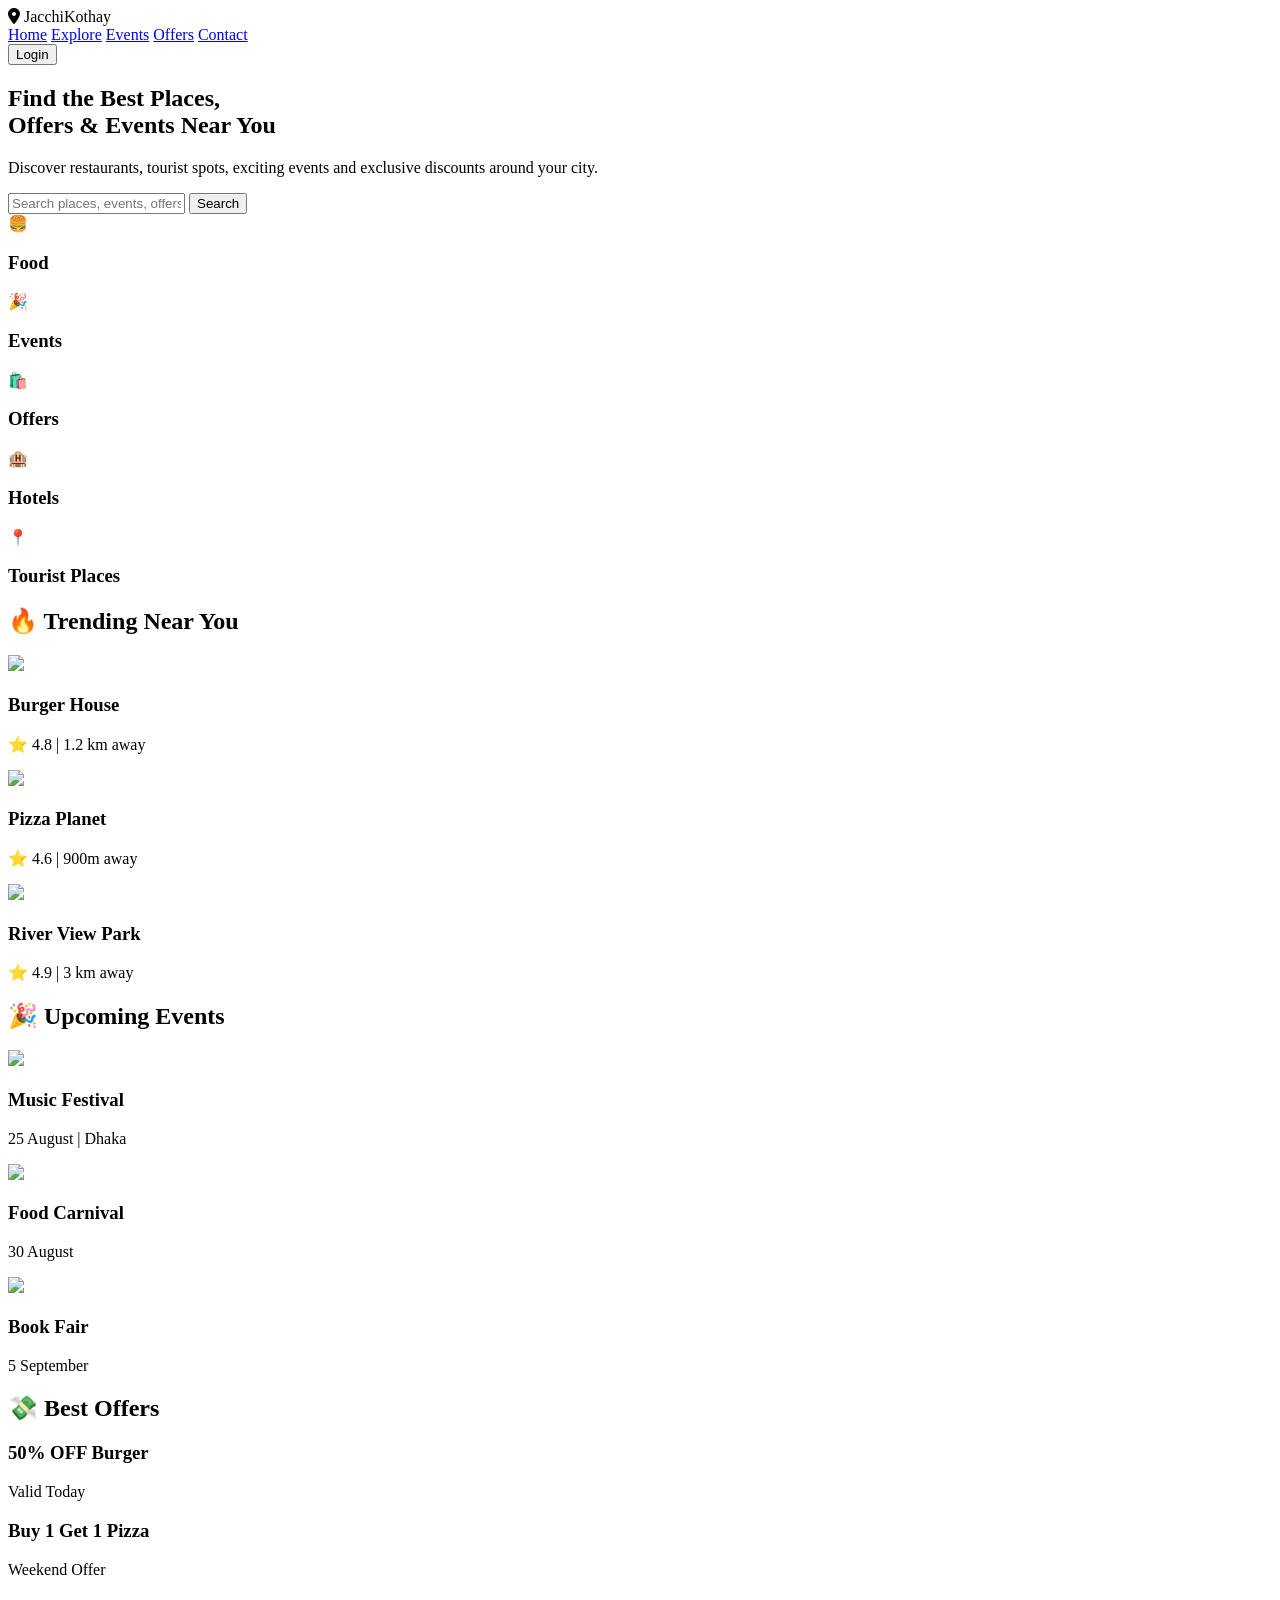
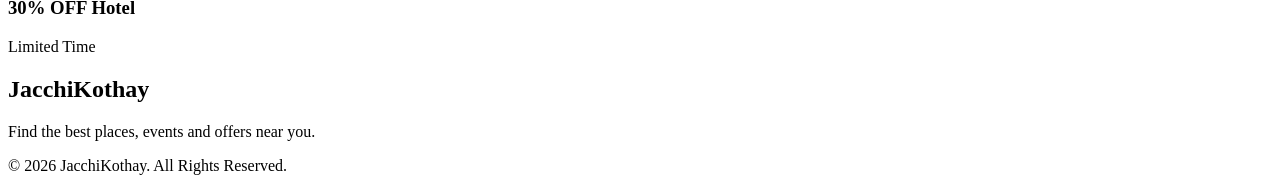
==== index.html @ 6539b6a0 "Day 1: Initial Phase" ====
<!DOCTYPE html>
<html lang="en">
<head>
    <meta charset="UTF-8">
    <meta name="viewport" content="width=device-width, initial-scale=1.0">
    <title>JacchiKothay - Find Places, Events & Offers</title>

    <link rel="stylesheet" href="style.css">

    <!-- Google Font -->
    <link href="https://fonts.googleapis.com/css2?family=Poppins:wght@300;400;500;600;700&display=swap" rel="stylesheet">

    <!-- Font Awesome -->
    <link rel="stylesheet"
    href="https://cdnjs.cloudflare.com/ajax/libs/font-awesome/6.6.0/css/all.min.css">
</head>

<body>


<header>

<div class="logo">
<i class="fa-solid fa-location-dot"></i>
<span>JacchiKothay</span>
</div>

<nav>

<a href="#">Home</a>
<a href="#">Explore</a>
<a href="#">Events</a>
<a href="#">Offers</a>
<a href="#">Contact</a>

</nav>

<button class="login-btn">
Login
</button>

</header>



<section class="hero">

<div class="overlay">

<h1>
Find the Best Places,<br>
Offers & Events Near You
</h1>

<p>
Discover restaurants, tourist spots, exciting events and exclusive discounts around your city.
</p>

<div class="search-box">

<input
type="text"
placeholder="Search places, events, offers...">

<button>
Search
</button>

</div>

</div>

</section>





<section class="categories">

<div class="card">
🍔
<h3>Food</h3>
</div>

<div class="card">
🎉
<h3>Events</h3>
</div>

<div class="card">
🛍️
<h3>Offers</h3>
</div>

<div class="card">
🏨
<h3>Hotels</h3>
</div>

<div class="card">
📍
<h3>Tourist Places</h3>
</div>

</section>



<section class="section">

<h2>🔥 Trending Near You</h2>

<div class="grid">

<div class="place">

<img src="23cb7619-9354-4d7f-b1f1-5e3568e7f39f (1).jpeg">

<div class="content">

<h3>Burger House</h3>

<p>⭐ 4.8 | 1.2 km away</p>

</div>

</div>


<div class="place">

<img src="b347580f-4454-48ef-a4d4-b5d7acf689bc.jpeg">

<div class="content">

<h3>Pizza Planet</h3>

<p>⭐ 4.6 | 900m away</p>

</div>

</div>


<div class="place">

<img src="WhatsApp Image 2026-08-04 at 1.06.32 PM (1).jpeg">

<div class="content">

<h3>River View Park</h3>

<p>⭐ 4.9 | 3 km away</p>

</div>

</div>

</div>

</section>



<!-- ================= EVENTS ================= -->

<section class="section">

<h2>🎉 Upcoming Events</h2>

<div class="grid">

<div class="place">

<img src="78ff20c8-96b0-4146-8d25-f072c5345c01.jpeg">

<div class="content">

<h3>Music Festival</h3>

<p>25 August | Dhaka</p>

</div>

</div>


<div class="place">

<img src="bf587689-d38e-402b-8215-b564886b0da5 (1).jpeg">

<div class="content">

<h3>Food Carnival</h3>

<p>30 August</p>

</div>

</div>


<div class="place">

<img src="WhatsApp Image 2026-08-04 at 1.06.32 PM.jpeg">

<div class="content">

<h3>Book Fair</h3>

<p>5 September</p>

</div>

</div>

</div>

</section>


<!-- ================= OFFERS ================= -->

<section class="offers">

<h2>💸 Best Offers</h2>

<div class="offer-box">

<div class="offer">

<h3>50% OFF Burger</h3>

<p>Valid Today</p>

</div>

<div class="offer">

<h3>Buy 1 Get 1 Pizza</h3>

<p>Weekend Offer</p>

</div>

<div class="offer">

<h3>30% OFF Hotel</h3>

<p>Limited Time</p>

</div>

</div>

</section>



<!-- ================= FOOTER ================= -->

<footer>

<h2>JacchiKothay</h2>

<p>
Find the best places, events and offers near you.
</p>

<p>
© 2026 JacchiKothay. All Rights Reserved.
</p>

</footer>


<script src="script.js"></script>

</body>
</html>
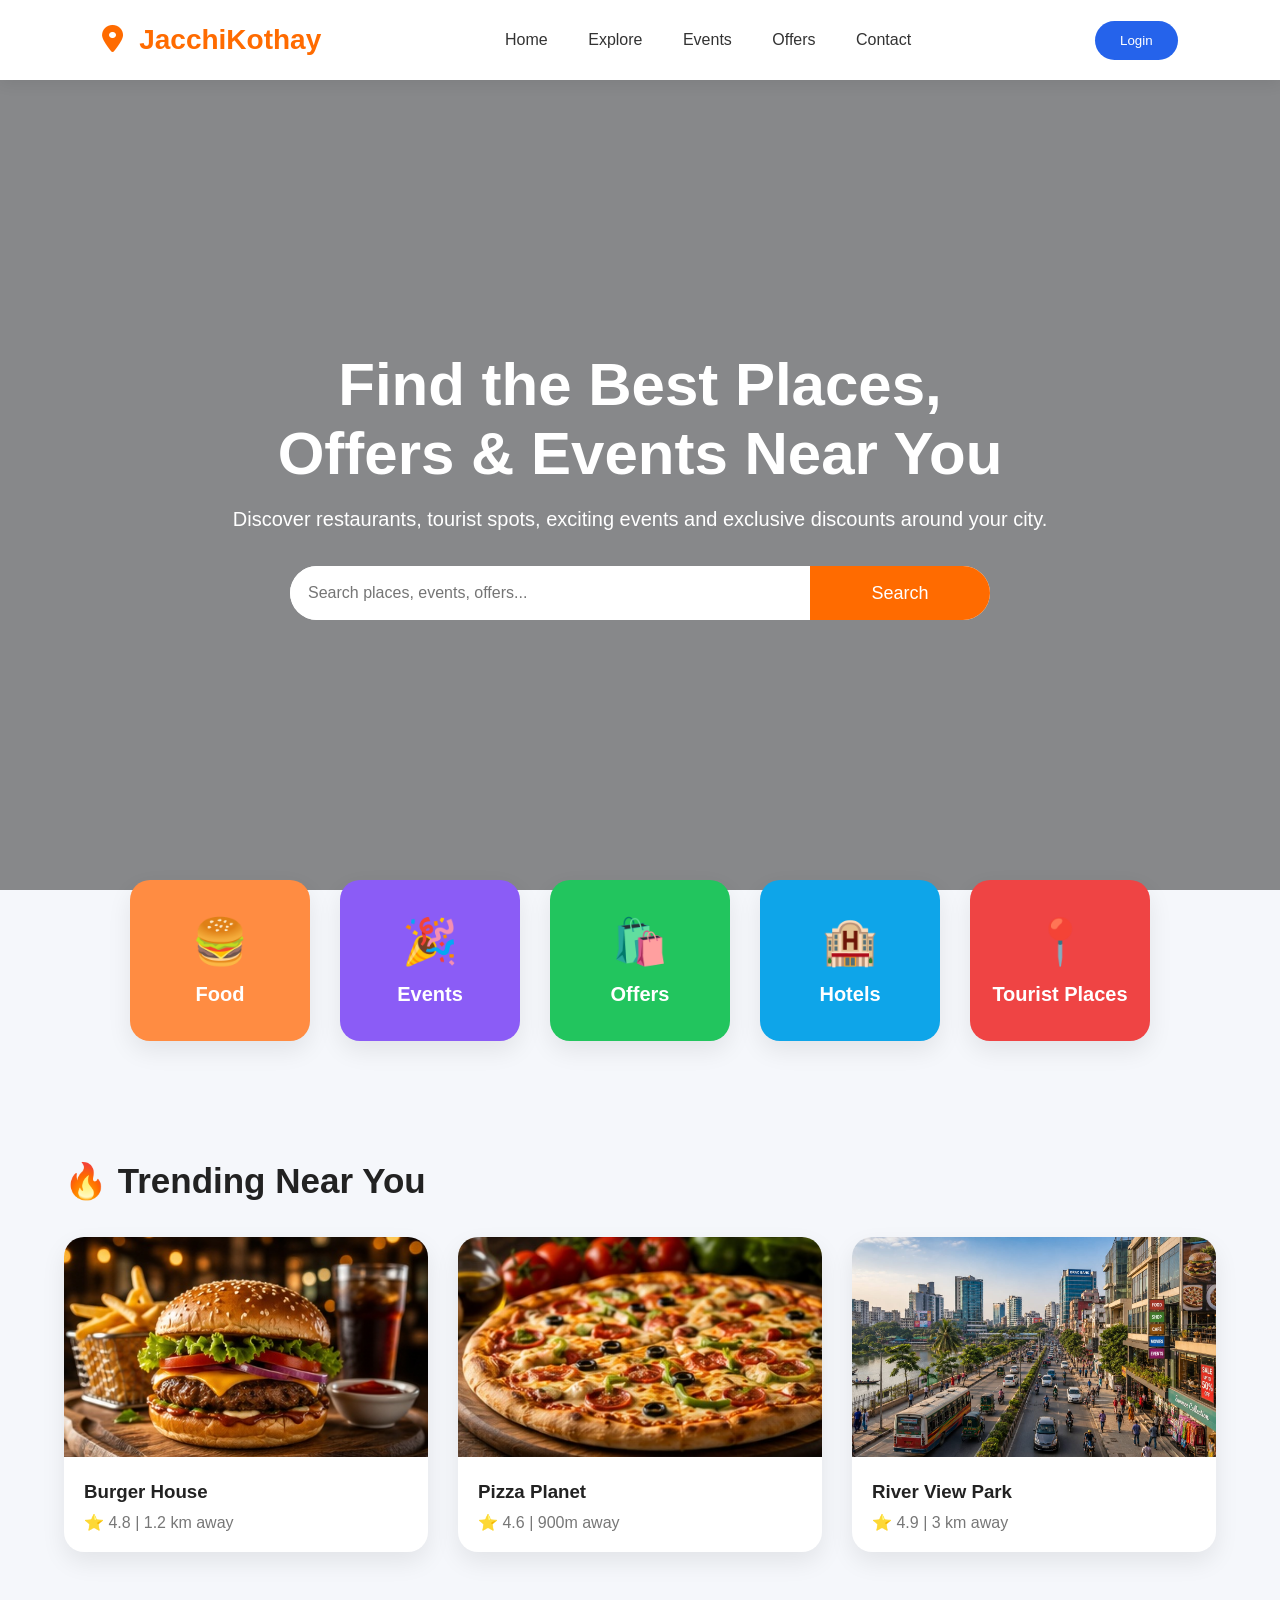
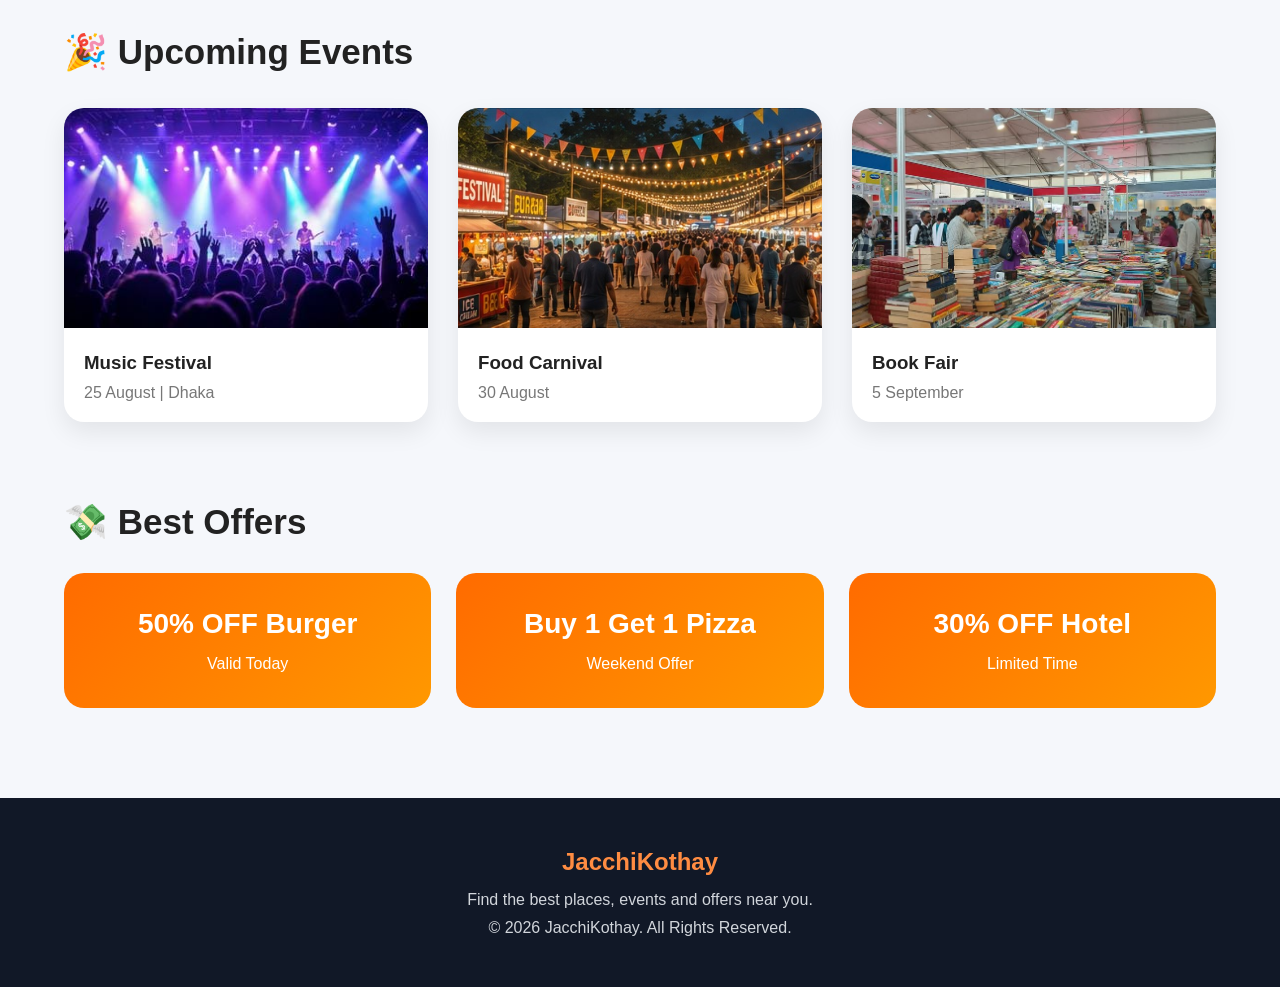
==== commit b0a8995b: "Add section IDs for smooth scrolling navigation" ====
--- a/index.html
+++ b/index.html
@@ -1,3 +1,4 @@
+
 <!DOCTYPE html>
 <html lang="en">
 <head>
@@ -6,6 +7,10 @@
     <title>JacchiKothay - Find Places, Events & Offers</title>
 
     <link rel="stylesheet" href="style.css">
+    <style>
+        html { scroll-behavior: smooth; }
+        section, footer { scroll-margin-top: 90px; }
+    </style>
 
     <!-- Google Font -->
     <link href="https://fonts.googleapis.com/css2?family=Poppins:wght@300;400;500;600;700&display=swap" rel="stylesheet">
@@ -27,11 +32,11 @@
 
 <nav>
 
-<a href="#">Home</a>
-<a href="#">Explore</a>
-<a href="#">Events</a>
-<a href="#">Offers</a>
-<a href="#">Contact</a>
+<a href="#home">Home</a>
+<a href="#explore">Explore</a>
+<a href="#events">Events</a>
+<a href="#offers">Offers</a>
+<a href="#contact">Contact</a>
 
 </nav>
 
@@ -43,7 +48,7 @@
 
 
 
-<section class="hero">
+<section class="hero" id="home">
 
 <div class="overlay">
 
@@ -76,7 +81,7 @@
 
 
 
-<section class="categories">
+<section class="categories" id="explore">
 
 <div class="card">
 🍔
@@ -107,7 +112,7 @@
 
 
 
-<section class="section">
+<section class="section" id="trending">
 
 <h2>🔥 Trending Near You</h2>
 
@@ -165,7 +170,7 @@
 
 <!-- ================= EVENTS ================= -->
 
-<section class="section">
+<section class="section" id="events">
 
 <h2>🎉 Upcoming Events</h2>
 
@@ -222,7 +227,7 @@
 
 <!-- ================= OFFERS ================= -->
 
-<section class="offers">
+<section class="offers" id="offers">
 
 <h2>💸 Best Offers</h2>
 
@@ -260,7 +265,7 @@
 
 <!-- ================= FOOTER ================= -->
 
-<footer>
+<footer id="contact">
 
 <h2>JacchiKothay</h2>
 
@@ -278,4 +283,4 @@
 <script src="script.js"></script>
 
 </body>
-</html>+</html>
--- a/style.css
+++ b/style.css
@@ -0,0 +1,332 @@
+*{
+    margin:0;
+    padding:0;
+    box-sizing:border-box;
+    font-family:'Poppins',sans-serif;
+}
+
+body{
+    background:#f5f7fb;
+    color:#222;
+}
+
+
+
+header{
+    width:100%;
+    height:80px;
+    background:#ffffff;
+    display:flex;
+    justify-content:space-between;
+    align-items:center;
+    padding:0 8%;
+    box-shadow:0 3px 15px rgba(0,0,0,.08);
+    position:sticky;
+    top:0;
+    z-index:1000;
+}
+
+.logo{
+    font-size:28px;
+    font-weight:700;
+    color:#ff6b00;
+}
+
+.logo i{
+    margin-right:8px;
+}
+
+nav a{
+    text-decoration:none;
+    color:#333;
+    margin:0 18px;
+    font-weight:500;
+    transition:.3s;
+}
+
+nav a:hover{
+    color:#ff6b00;
+}
+
+.login-btn{
+    border:none;
+    padding:12px 25px;
+    background:#2563eb;
+    color:white;
+    border-radius:30px;
+    cursor:pointer;
+    transition:.3s;
+}
+
+.login-btn:hover{
+    background:#1747b8;
+}
+
+
+
+.hero{
+    height:90vh;
+    background:
+    linear-gradient(rgba(0,0,0,.45),rgba(0,0,0,.45)),
+    url("images/hero.jpg");
+    background-size:cover;
+    background-position:center;
+    display:flex;
+    justify-content:center;
+    align-items:center;
+}
+
+.overlay{
+    text-align:center;
+    color:white;
+}
+
+.overlay h1{
+    font-size:60px;
+    margin-bottom:20px;
+    font-weight:700;
+}
+
+.overlay p{
+    font-size:20px;
+    margin-bottom:35px;
+}
+
+.search-box{
+    display:flex;
+    justify-content:center;
+    background:white;
+    border-radius:60px;
+    overflow:hidden;
+    width:700px;
+    margin:auto;
+}
+
+.search-box input{
+    flex:1;
+    padding:18px;
+    border:none;
+    outline:none;
+    font-size:16px;
+}
+
+.search-box button{
+    width:180px;
+    border:none;
+    background:#ff6b00;
+    color:white;
+    font-size:18px;
+    cursor:pointer;
+    transition:.3s;
+}
+
+.search-box button:hover{
+    background:#e95f00;
+}
+
+
+
+.categories{
+    display:flex;
+    justify-content:center;
+    gap:30px;
+    flex-wrap:wrap;
+    margin-top:-50px;
+    padding:40px;
+}
+
+.card{
+    width:180px;
+    background:white;
+    border-radius:20px;
+    text-align:center;
+    padding:35px 20px;
+    font-size:45px;
+    box-shadow:0 10px 25px rgba(0,0,0,.08);
+    transition:.35s;
+    cursor:pointer;
+}
+
+.card h3{
+    margin-top:15px;
+    font-size:20px;
+}
+
+.card:hover{
+    transform:translateY(-12px);
+}
+
+
+
+.card:nth-child(1){
+    background:#ff8c42;
+    color:white;
+}
+
+.card:nth-child(2){
+    background:#8b5cf6;
+    color:white;
+}
+
+.card:nth-child(3){
+    background:#22c55e;
+    color:white;
+}
+
+.card:nth-child(4){
+    background:#0ea5e9;
+    color:white;
+}
+
+.card:nth-child(5){
+    background:#ef4444;
+    color:white;
+}
+
+
+
+.section{
+    width:90%;
+    margin:80px auto;
+}
+
+.section h2{
+    font-size:35px;
+    margin-bottom:35px;
+}
+
+.grid{
+    display:grid;
+    grid-template-columns:repeat(auto-fit,minmax(280px,1fr));
+    gap:30px;
+}
+
+
+
+.place{
+    background:white;
+    border-radius:20px;
+    overflow:hidden;
+    box-shadow:0 10px 25px rgba(0,0,0,.08);
+    transition:.35s;
+}
+
+.place:hover{
+    transform:translateY(-12px);
+}
+
+.place img{
+    width:100%;
+    height:220px;
+    object-fit:cover;
+}
+
+.content{
+    padding:20px;
+}
+
+.content h3{
+    margin-bottom:10px;
+}
+
+.content p{
+    color:#777;
+}
+
+
+
+.offers{
+    width:90%;
+    margin:80px auto;
+}
+
+.offers h2{
+    margin-bottom:30px;
+    font-size:35px;
+}
+
+.offer-box{
+    display:grid;
+    grid-template-columns:repeat(auto-fit,minmax(260px,1fr));
+    gap:25px;
+}
+
+.offer{
+    background:linear-gradient(135deg,#ff6b00,#ff9800);
+    color:white;
+    padding:35px;
+    border-radius:20px;
+    text-align:center;
+    transition:.35s;
+}
+
+.offer:hover{
+    transform:scale(1.05);
+}
+
+.offer h3{
+    font-size:28px;
+    margin-bottom:15px;
+}
+
+
+
+footer{
+    margin-top:90px;
+    background:#111827;
+    color:white;
+    text-align:center;
+    padding:50px 20px;
+}
+
+footer h2{
+    color:#ff8c42;
+    margin-bottom:15px;
+}
+
+footer p{
+    margin-top:10px;
+    color:#d1d5db;
+}
+
+
+@media(max-width:768px){
+
+header{
+    flex-direction:column;
+    height:auto;
+    padding:20px;
+}
+
+nav{
+    margin:20px 0;
+}
+
+.overlay h1{
+    font-size:38px;
+}
+
+.overlay p{
+    font-size:17px;
+}
+
+.search-box{
+    width:95%;
+    flex-direction:column;
+    border-radius:15px;
+}
+
+.search-box button{
+    width:100%;
+    height:60px;
+}
+
+.categories{
+    margin-top:20px;
+}
+
+.card{
+    width:150px;
+}
+
+}
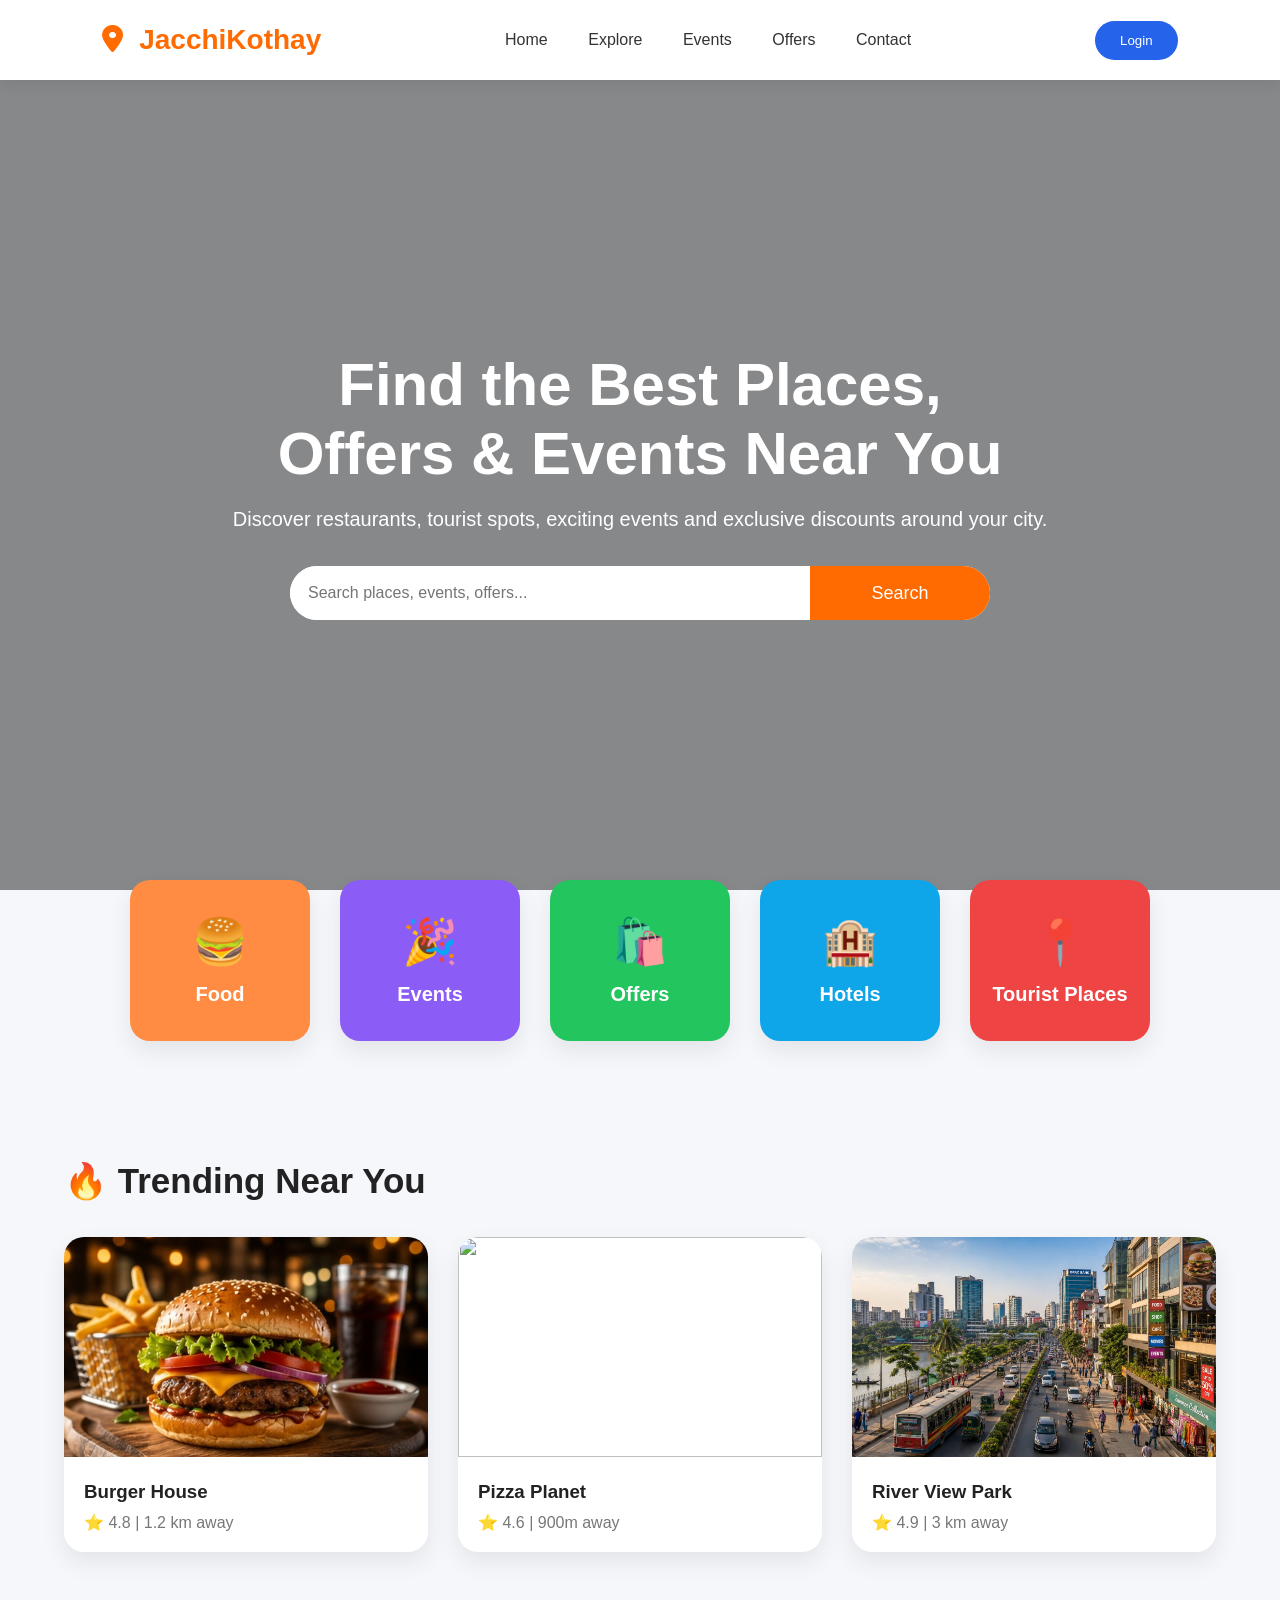
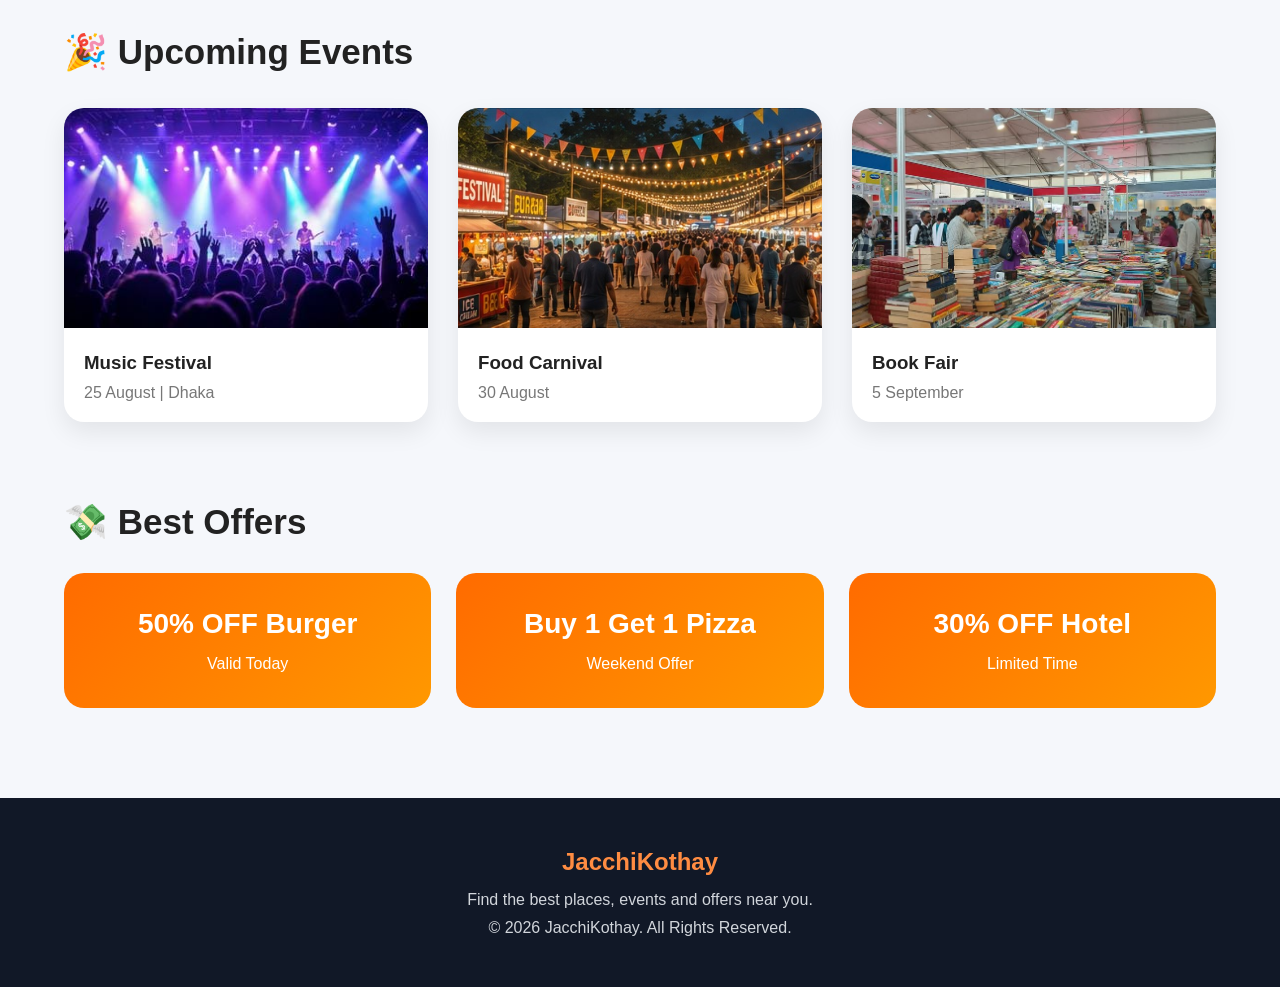
==== commit f389a4d4: "Fix image source paths in index.html Updated image source paths to include 'Assets/' prefix." ====
--- a/index.html
+++ b/index.html
@@ -1,4 +1,3 @@
-
 <!DOCTYPE html>
 <html lang="en">
 <head>
@@ -7,10 +6,6 @@
     <title>JacchiKothay - Find Places, Events & Offers</title>
 
     <link rel="stylesheet" href="style.css">
-    <style>
-        html { scroll-behavior: smooth; }
-        section, footer { scroll-margin-top: 90px; }
-    </style>
 
     <!-- Google Font -->
     <link href="https://fonts.googleapis.com/css2?family=Poppins:wght@300;400;500;600;700&display=swap" rel="stylesheet">
@@ -32,11 +27,11 @@
 
 <nav>
 
-<a href="#home">Home</a>
-<a href="#explore">Explore</a>
-<a href="#events">Events</a>
-<a href="#offers">Offers</a>
-<a href="#contact">Contact</a>
+<a href="#">Home</a>
+<a href="#">Explore</a>
+<a href="#">Events</a>
+<a href="#">Offers</a>
+<a href="#">Contact</a>
 
 </nav>
 
@@ -48,7 +43,7 @@
 
 
 
-<section class="hero" id="home">
+<section class="hero">
 
 <div class="overlay">
 
@@ -81,7 +76,7 @@
 
 
 
-<section class="categories" id="explore">
+<section class="categories">
 
 <div class="card">
 🍔
@@ -112,7 +107,7 @@
 
 
 
-<section class="section" id="trending">
+<section class="section">
 
 <h2>🔥 Trending Near You</h2>
 
@@ -120,7 +115,7 @@
 
 <div class="place">
 
-<img src="23cb7619-9354-4d7f-b1f1-5e3568e7f39f (1).jpeg">
+<img src="Assets/23cb7619-9354-4d7f-b1f1-5e3568e7f39f (1).jpeg">
 
 <div class="content">
 
@@ -135,7 +130,8 @@
 
 <div class="place">
 
-<img src="b347580f-4454-48ef-a4d4-b5d7acf689bc.jpeg">
+<img src="Assets/
+    b347580f-4454-48ef-a4d4-b5d7acf689bc.jpeg">
 
 <div class="content">
 
@@ -150,7 +146,7 @@
 
 <div class="place">
 
-<img src="WhatsApp Image 2026-08-04 at 1.06.32 PM (1).jpeg">
+<img src="Assets/WhatsApp Image 2026-08-04 at 1.06.32 PM (1).jpeg">
 
 <div class="content">
 
@@ -170,7 +166,7 @@
 
 <!-- ================= EVENTS ================= -->
 
-<section class="section" id="events">
+<section class="section">
 
 <h2>🎉 Upcoming Events</h2>
 
@@ -178,7 +174,7 @@
 
 <div class="place">
 
-<img src="78ff20c8-96b0-4146-8d25-f072c5345c01.jpeg">
+<img src="Assets/78ff20c8-96b0-4146-8d25-f072c5345c01.jpeg">
 
 <div class="content">
 
@@ -193,7 +189,7 @@
 
 <div class="place">
 
-<img src="bf587689-d38e-402b-8215-b564886b0da5 (1).jpeg">
+<img src="Assets/bf587689-d38e-402b-8215-b564886b0da5 (1).jpeg">
 
 <div class="content">
 
@@ -208,7 +204,7 @@
 
 <div class="place">
 
-<img src="WhatsApp Image 2026-08-04 at 1.06.32 PM.jpeg">
+<img src="Assets/WhatsApp Image 2026-08-04 at 1.06.32 PM.jpeg">
 
 <div class="content">
 
@@ -227,7 +223,7 @@
 
 <!-- ================= OFFERS ================= -->
 
-<section class="offers" id="offers">
+<section class="offers">
 
 <h2>💸 Best Offers</h2>
 
@@ -265,7 +261,7 @@
 
 <!-- ================= FOOTER ================= -->
 
-<footer id="contact">
+<footer>
 
 <h2>JacchiKothay</h2>
 
@@ -283,4 +279,3 @@
 <script src="script.js"></script>
 
 </body>
-</html>
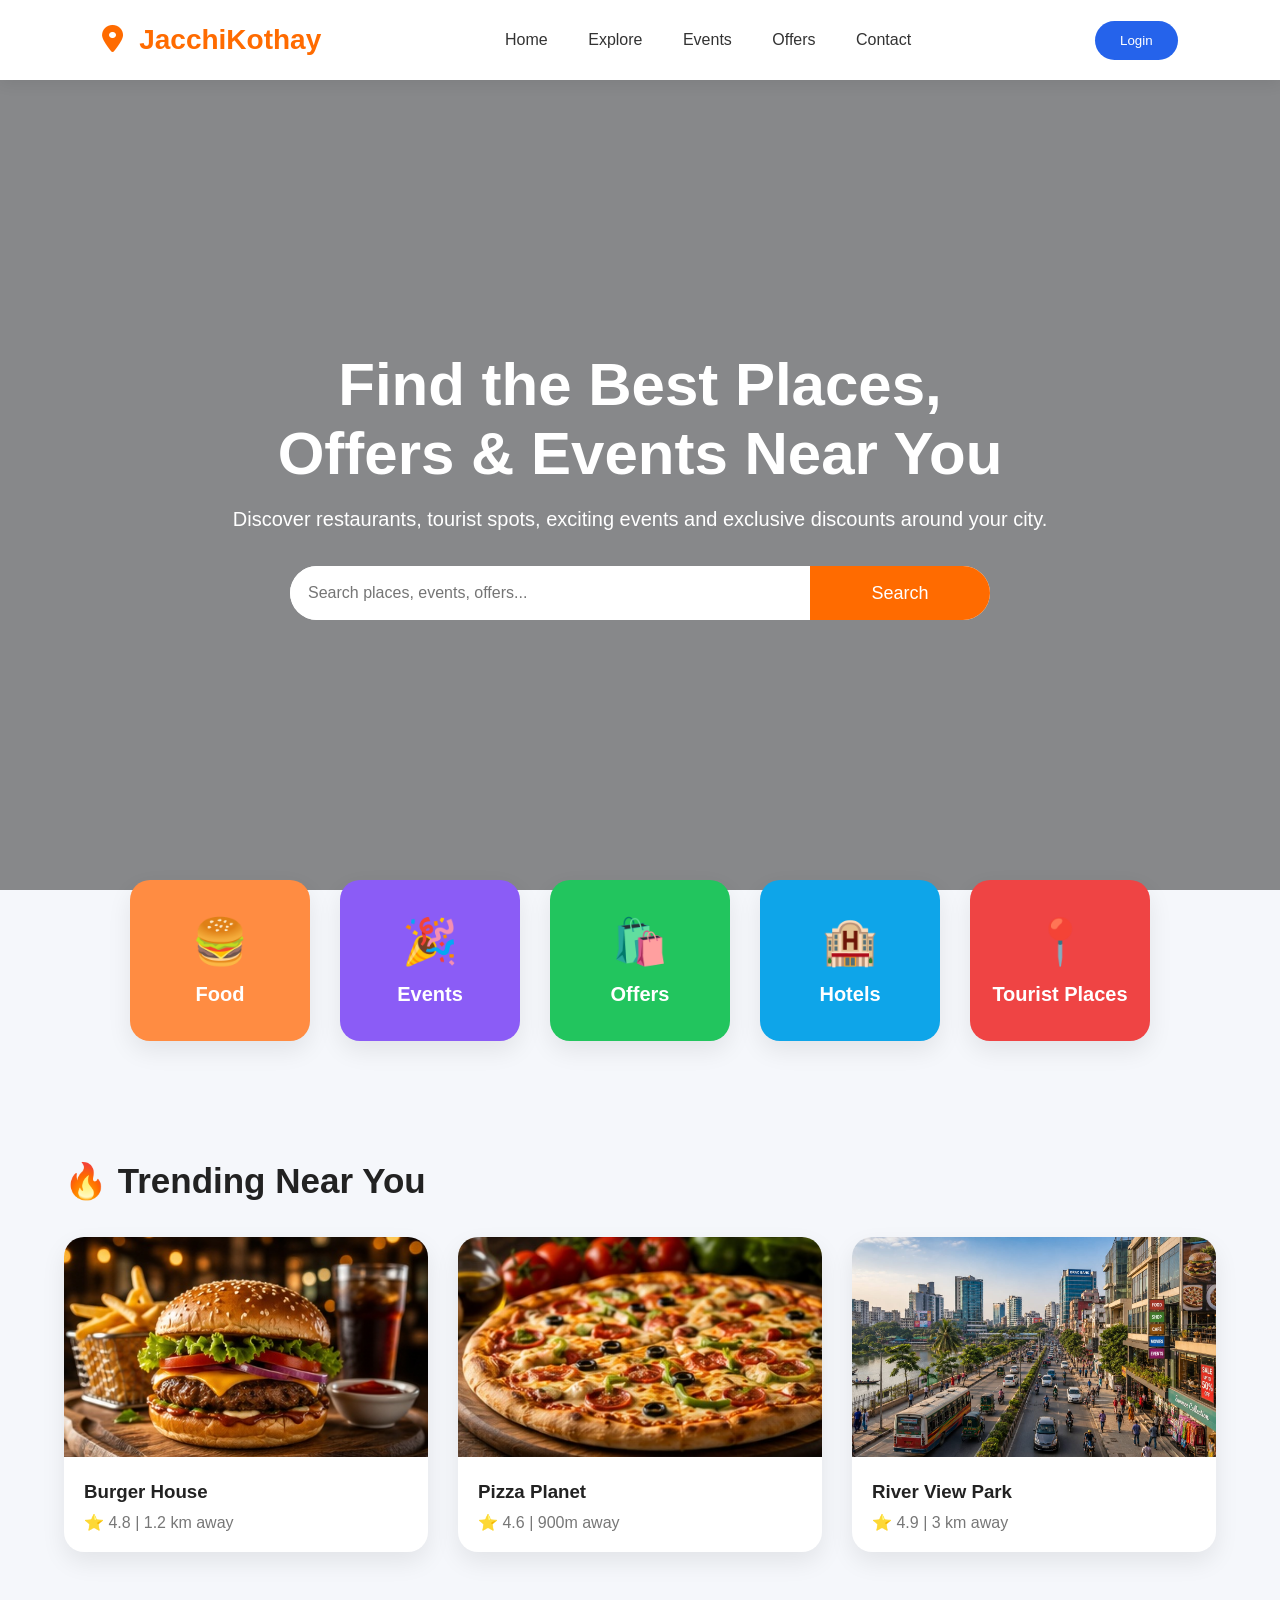
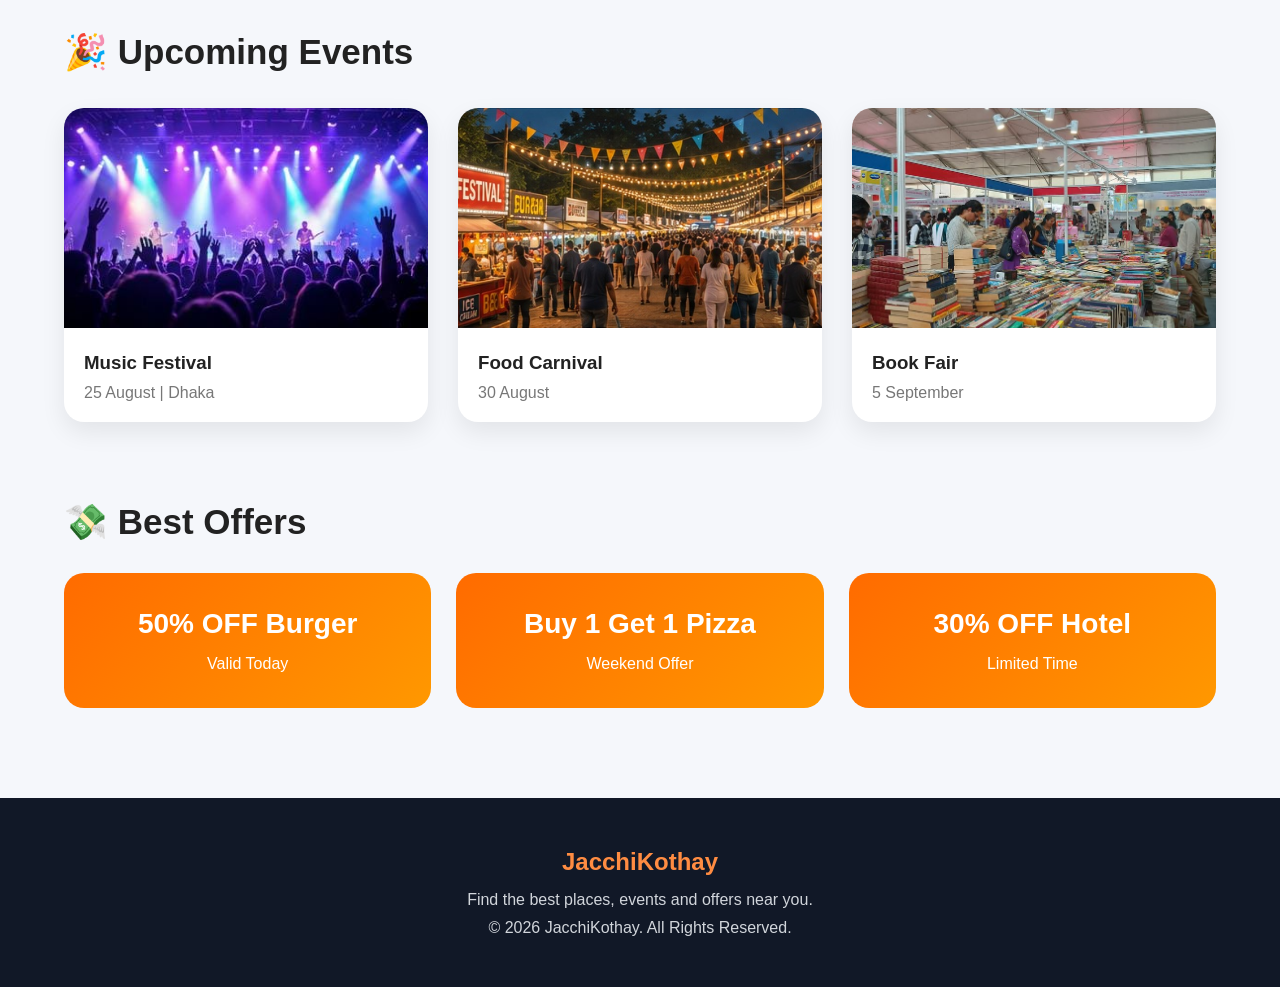
==== commit 9c947365: "Fix image source path in index.html" ====
--- a/index.html
+++ b/index.html
@@ -130,8 +130,7 @@
 
 <div class="place">
 
-<img src="Assets/
-    b347580f-4454-48ef-a4d4-b5d7acf689bc.jpeg">
+<img src="Assets/b347580f-4454-48ef-a4d4-b5d7acf689bc.jpeg">
 
 <div class="content">
 
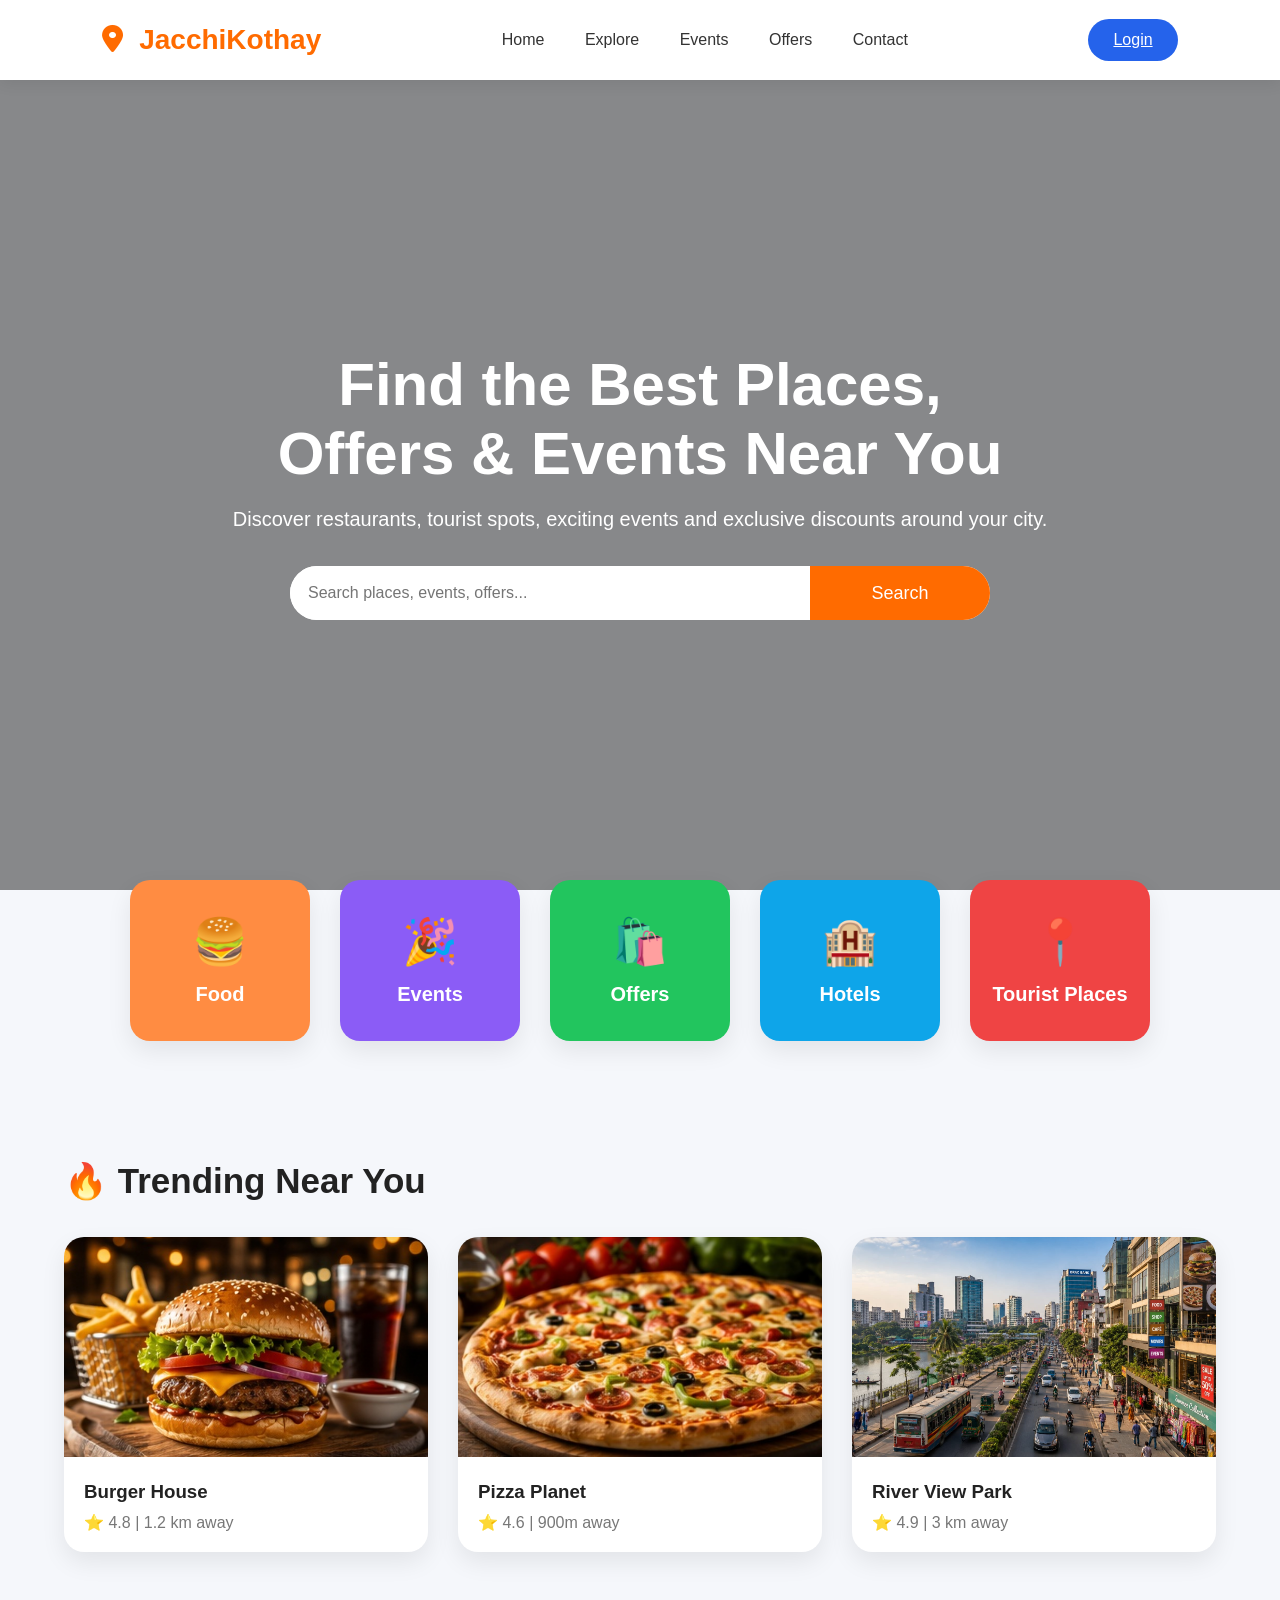
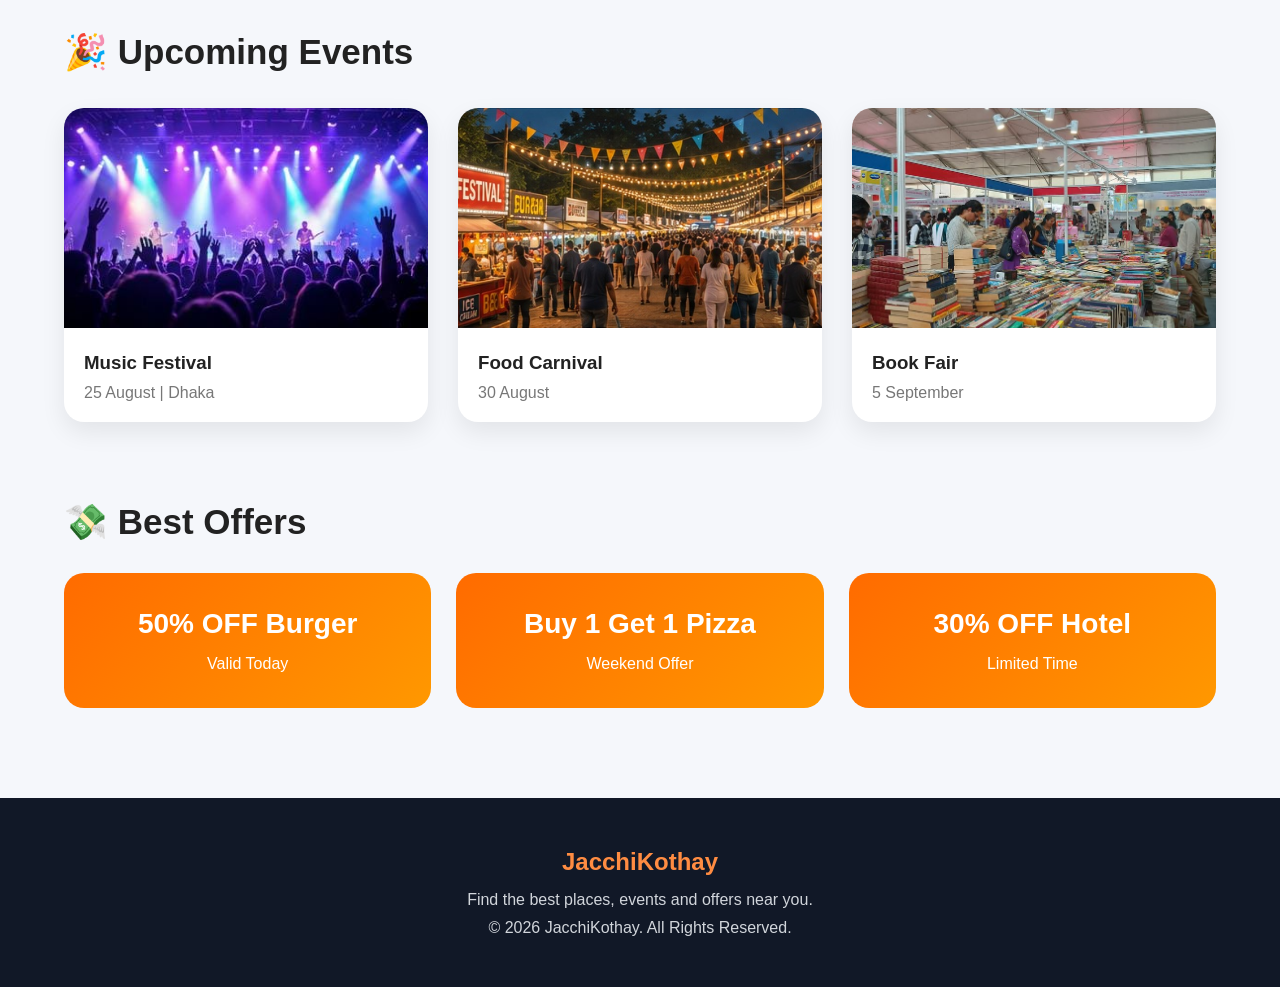
==== commit 0208ef44: "Replace login button with link to login page" ====
--- a/index.html
+++ b/index.html
@@ -6,11 +6,13 @@
     <title>JacchiKothay - Find Places, Events & Offers</title>
 
     <link rel="stylesheet" href="style.css">
-
-    <!-- Google Font -->
+    <style>
+        html { scroll-behavior: smooth; }
+        section, footer { scroll-margin-top: 90px; }
+    </style>
+
     <link href="https://fonts.googleapis.com/css2?family=Poppins:wght@300;400;500;600;700&display=swap" rel="stylesheet">
 
-    <!-- Font Awesome -->
     <link rel="stylesheet"
     href="https://cdnjs.cloudflare.com/ajax/libs/font-awesome/6.6.0/css/all.min.css">
 </head>
@@ -27,23 +29,18 @@
 
 <nav>
 
-<a href="#">Home</a>
-<a href="#">Explore</a>
-<a href="#">Events</a>
-<a href="#">Offers</a>
-<a href="#">Contact</a>
+<a href="#home">Home</a>
+<a href="#explore">Explore</a>
+<a href="#events">Events</a>
+<a href="#offers">Offers</a>
+<a href="#contact">Contact</a>
 
 </nav>
 
-<button class="login-btn">
-Login
-</button>
-
+<a href="login.html" class="login-btn">Login</a>
 </header>
 
-
-
-<section class="hero">
+<section class="hero" id="home">
 
 <div class="overlay">
 
@@ -73,10 +70,7 @@
 </section>
 
 
-
-
-
-<section class="categories">
+<section class="categories" id="explore">
 
 <div class="card">
 🍔
@@ -106,8 +100,7 @@
 </section>
 
 
-
-<section class="section">
+<section class="section" id="trending">
 
 <h2>🔥 Trending Near You</h2>
 
@@ -162,10 +155,7 @@
 </section>
 
 
-
-<!-- ================= EVENTS ================= -->
-
-<section class="section">
+<section class="section" id="events">
 
 <h2>🎉 Upcoming Events</h2>
 
@@ -220,9 +210,7 @@
 </section>
 
 
-<!-- ================= OFFERS ================= -->
-
-<section class="offers">
+<section class="offers" id="offers">
 
 <h2>💸 Best Offers</h2>
 
@@ -257,10 +245,7 @@
 </section>
 
 
-
-<!-- ================= FOOTER ================= -->
-
-<footer>
+<footer id="contact">
 
 <h2>JacchiKothay</h2>
 
@@ -274,7 +259,7 @@
 
 </footer>
 
-
 <script src="script.js"></script>
 
 </body>
+</html>
--- a/style.css
+++ b/style.css
@@ -330,3 +330,75 @@
 }
 
 }
+.login-container {
+    min-height: 80vh;
+    display: flex;
+    justify-content: center;
+    align-items: center;
+    padding: 40px 20px;
+}
+
+.login-box {
+    width: 100%;
+    max-width: 420px;
+    padding: 35px;
+    border-radius: 15px;
+    background: white;
+    box-shadow: 0 5px 25px rgba(0, 0, 0, 0.1);
+}
+
+.login-box h1 {
+    text-align: center;
+    margin-bottom: 10px;
+}
+
+.login-box > p {
+    text-align: center;
+    margin-bottom: 25px;
+}
+
+.form-group {
+    margin-bottom: 20px;
+}
+
+.form-group label {
+    display: block;
+    margin-bottom: 8px;
+    font-weight: 500;
+}
+
+.form-group input {
+    width: 100%;
+    padding: 12px;
+    border: 1px solid #ddd;
+    border-radius: 8px;
+    font-size: 15px;
+    box-sizing: border-box;
+}
+
+.login-options {
+    display: flex;
+    justify-content: space-between;
+    align-items: center;
+    margin-bottom: 20px;
+    font-size: 14px;
+}
+
+.login-options a {
+    text-decoration: none;
+}
+
+.login-submit {
+    width: 100%;
+    padding: 13px;
+    border: none;
+    border-radius: 8px;
+    cursor: pointer;
+    font-size: 16px;
+    font-weight: 600;
+}
+
+.register-text {
+    margin-top: 20px;
+    font-size: 14px;
+}
